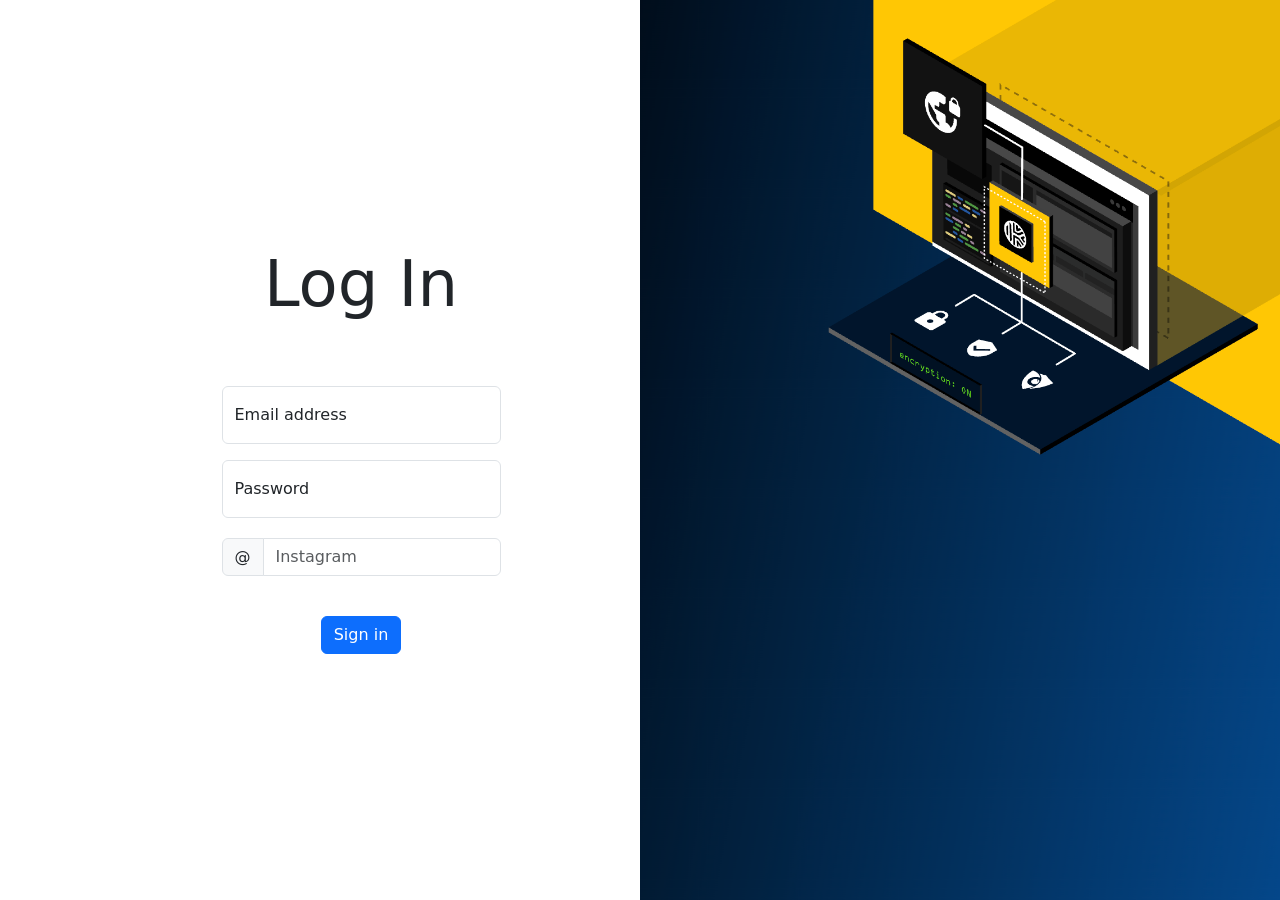
==== index.html @ 0eadf298 "Update" ====
<!DOCTYPE html>
<html lang="en">
<head>
  <meta charset="UTF-8">
  <meta name="viewport" content="width=device-width, initial-scale=1.0">
  <link rel="stylesheet" href="style.css">
  <link href="https://cdn.jsdelivr.net/npm/bootstrap@5.0.2/dist/css/bootstrap.min.css" rel="stylesheet" integrity="sha384-EVSTQN3/azprG1Anm3QDgpJLIm9Nao0Yz1ztcQTwFspd3yD65VohhpuuCOmLASjC" crossorigin="anonymous">
  <title>Log In</title>
</head>
<body>
  <div class="container">
    <div class="login-container">
      <h2>Log In</h2>
      <form action="dashboard.html">
        <div class="form-floating mb-3">
          <input type="email" class="form-control" id="floatingInput" placeholder="name@example.com">
          <label for="floatingInput">Email address</label>
        </div>

        <div class="form-floating">
          <input type="password" class="form-control" id="floatingPassword" placeholder="Password">
          <label for="floatingPassword">Password</label>
        </div>

        <div class="input-group flex-nowrap insta">
          <span class="input-group-text" id="addon-wrapping">@</span>
          <input type="text" class="form-control" placeholder="Instagram" aria-label="Username" aria-describedby="addon-wrapping">
        </div>

        <div class="submit-button">
          <button type="submit" class="btn btn-primary">Sign in</button>
        </div>
      </form>
    </div>
  </div>
  <div class="background"></div>
</body>
</html>
---- style.css ----
/* Login */
.container {
  display: flex;
  height: 100vh;
}

.login-container {
  display: flex;
  width: 50%;
  height: 100%;
  flex-direction: column;
  align-items: center;
  justify-content: center;
}

.login-container h2 {
  margin-bottom: 1em;
  font-size: 4em;
}

.login-container form {
  display: flex;
  flex-direction: column;
  width: 50%;
  justify-items: center;
}

.submit-button{
  display: flex;
  justify-content: center;
  margin-top: 20px;
}

.background {
  position: fixed;
  width: 50%;
  height: 100%;
  top: 0%;
  right: 0%;
  background-image: url('images/background.jpg');
  background-size: cover;
  background-position: center;
  z-index: -1;
}

.insta {
  margin-top: 20px;
  margin-bottom: 20px;
}

/* Dashboard */
.logo {
  background-image: url('images/logoTM.png');
  background-size: contain;
  background-repeat: no-repeat;
  padding-top: 0px;
  width: 200px;
  height: 50px;
  margin: 20px;
  z-index: -1;
}

.nav {
  display: flex;
  align-items: center;
}

.navigation {
  display: flex;
  justify-content: space-between;
  position: fixed;
  z-index: 1;
  top: 0%;
  width: 100%;
  height: 10%;
  background-color: #f0f0f0;
  border-bottom: 1px solid #e0e0e0;
}

.projects-cards {
  margin-top: 4em;
  padding: 2em;
}
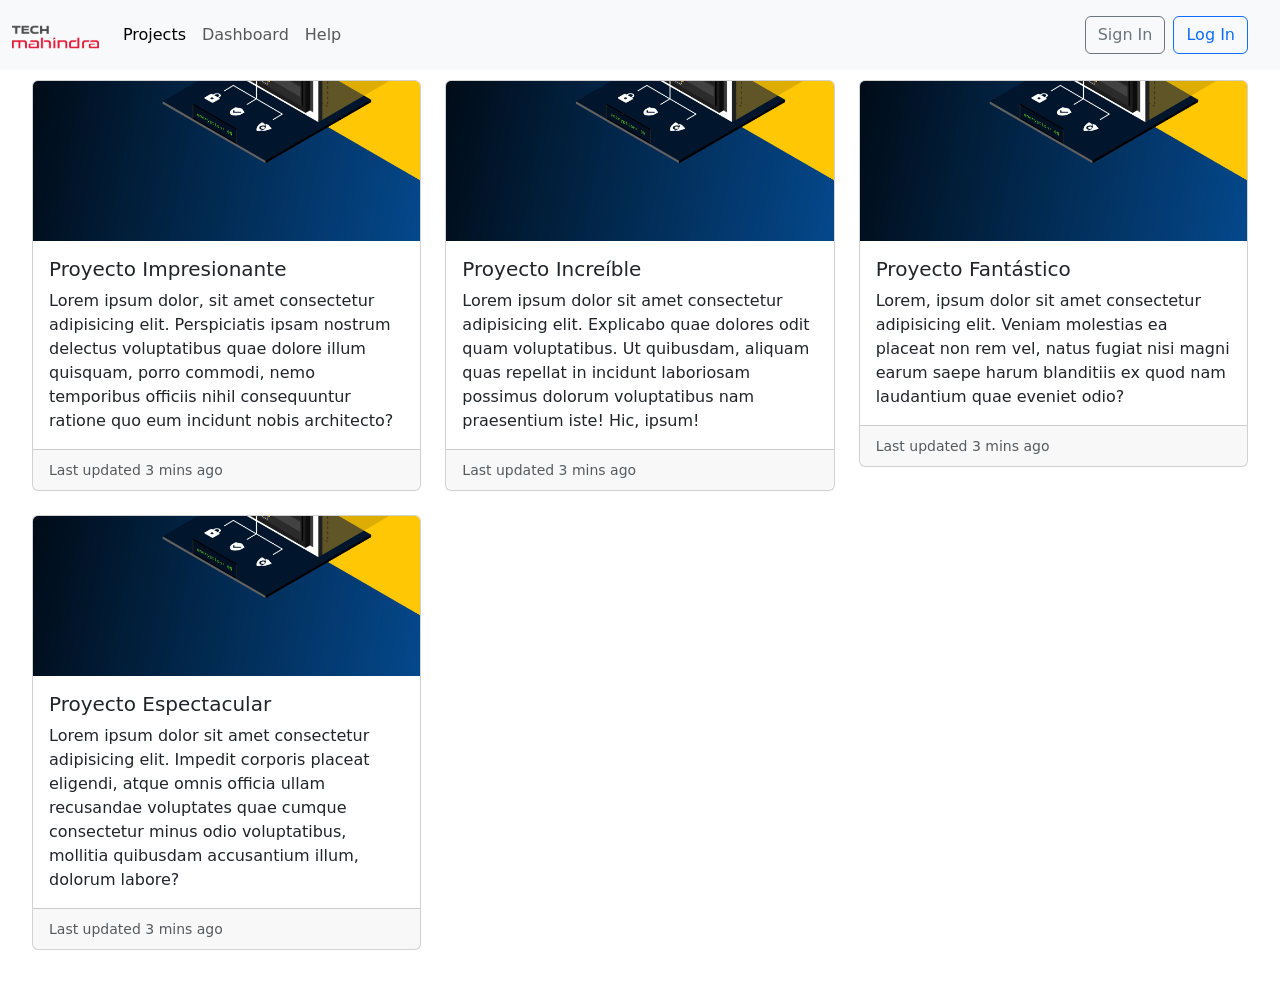
==== commit 1c12b434: "Pages Help,Dashboard,SignIn" ====
--- a/index.html
+++ b/index.html
@@ -5,34 +5,95 @@
   <meta name="viewport" content="width=device-width, initial-scale=1.0">
   <link rel="stylesheet" href="style.css">
   <link href="https://cdn.jsdelivr.net/npm/bootstrap@5.0.2/dist/css/bootstrap.min.css" rel="stylesheet" integrity="sha384-EVSTQN3/azprG1Anm3QDgpJLIm9Nao0Yz1ztcQTwFspd3yD65VohhpuuCOmLASjC" crossorigin="anonymous">
-  <title>Log In</title>
+  <title>Dashboard</title>
 </head>
 <body>
-  <div class="container">
-    <div class="login-container">
-      <h2>Log In</h2>
-      <form action="dashboard.html">
-        <div class="form-floating mb-3">
-          <input type="email" class="form-control" id="floatingInput" placeholder="name@example.com">
-          <label for="floatingInput">Email address</label>
+  <!-- NavBar -->
+  <nav class="navbar navbar-expand-lg navbar-light bg-light fixed-top">
+    <div class="container-fluid">
+      <a class="navbar-brand" href="../index.html">
+        <img src="../images/logoTM.png" alt="" height="24">
+      </a>
+      <button class="navbar-toggler" type="button" data-bs-toggle="collapse" data-bs-target="#navbarSupportedContent" aria-controls="navbarSupportedContent" aria-expanded="false" aria-label="Toggle navigation">
+        <span class="navbar-toggler-icon"></span>
+      </button>
+      <div class="collapse navbar-collapse" id="navbarSupportedContent">
+        <ul class="navbar-nav me-auto mb-2 mb-lg-0">
+          <li class="nav-item">
+            <a class="nav-link active" href="index.html">Projects</a>
+          </li>
+          <li class="nav-item">
+            <a class="nav-link" href="pages/dashboards.html">Dashboard</a>
+          </li>
+          <li class="nav-item">
+            <a class="nav-link" href="pages/help.html">Help</a>
+          </li>
+        </ul>
+        <nav class="navbar navbar-light bg-light">
+          <form class="container-fluid justify-content-start">
+            <a href="pages/signin.html"><button class="btn btn-outline-secondary me-2" type="button">Sign In</button></a>
+            <a href="pages/login.html"><button class="btn btn-outline-primary me-2" type="button">Log In</button></a>
+          </form>
+        </nav>
+      </div>
+    </div>
+  </nav>
+  <!-- End of NavBar -->
+
+  <!-- Projects -->
+  <div class="projects-cards">
+    <div class="row row-cols-1 row-cols-md-3 g-4">
+      <div class="col">
+        <div class="card">
+          <img src="images/background.jpg" style="max-height: 10em; object-fit: cover; position: relative;" class="card-img-top" alt="...">
+          <div class="card-body">
+            <h5 class="card-title">Proyecto Impresionante</h5>
+            <p class="card-text">Lorem ipsum dolor, sit amet consectetur adipisicing elit. Perspiciatis ipsam nostrum delectus voluptatibus quae dolore illum quisquam, porro commodi, nemo temporibus officiis nihil consequuntur ratione quo eum incidunt nobis architecto?</p>
+          </div>
+          <div class="card-footer">
+            <small class="text-muted">Last updated 3 mins ago</small>
+          </div>
         </div>
-
-        <div class="form-floating">
-          <input type="password" class="form-control" id="floatingPassword" placeholder="Password">
-          <label for="floatingPassword">Password</label>
+      </div>
+      <div class="col">
+        <div class="card">
+          <img src="images/background.jpg" style="max-height: 10em; object-fit: cover; position: relative;" class="card-img-top" alt="...">
+          <div class="card-body">
+            <h5 class="card-title">Proyecto Increíble</h5>
+            <p class="card-text">Lorem ipsum dolor sit amet consectetur adipisicing elit. Explicabo quae dolores odit quam voluptatibus. Ut quibusdam, aliquam quas repellat in incidunt laboriosam possimus dolorum voluptatibus nam praesentium iste! Hic, ipsum!</p>
+          </div>
+          <div class="card-footer">
+            <small class="text-muted">Last updated 3 mins ago</small>
+          </div>
         </div>
-
-        <div class="input-group flex-nowrap insta">
-          <span class="input-group-text" id="addon-wrapping">@</span>
-          <input type="text" class="form-control" placeholder="Instagram" aria-label="Username" aria-describedby="addon-wrapping">
+      </div>
+      <div class="col">
+        <div class="card">
+          <img src="images/background.jpg" style="max-height: 10em; object-fit: cover; position: relative;" class="card-img-top" alt="...">
+          <div class="card-body">
+            <h5 class="card-title">Proyecto Fantástico</h5>
+            <p class="card-text">Lorem, ipsum dolor sit amet consectetur adipisicing elit. Veniam molestias ea placeat non rem vel, natus fugiat nisi magni earum saepe harum blanditiis ex quod nam laudantium quae eveniet odio?</p>
+          </div>
+          <div class="card-footer">
+            <small class="text-muted">Last updated 3 mins ago</small>
+          </div>
         </div>
-
-        <div class="submit-button">
-          <button type="submit" class="btn btn-primary">Sign in</button>
+      </div>
+      <div class="col">
+        <div class="card">
+          <img src="images/background.jpg" style="max-height: 10em; object-fit: cover; position: relative;" class="card-img-top" alt="...">
+          <div class="card-body">
+            <h5 class="card-title">Proyecto Espectacular</h5>
+            <p class="card-text">Lorem ipsum dolor sit amet consectetur adipisicing elit. Impedit corporis placeat eligendi, atque omnis officia ullam recusandae voluptates quae cumque consectetur minus odio voluptatibus, mollitia quibusdam accusantium illum, dolorum labore?</p>
+          </div>
+          <div class="card-footer">
+            <small class="text-muted">Last updated 3 mins ago</small>
+          </div>
         </div>
-      </form>
+      </div>
     </div>
   </div>
-  <div class="background"></div>
+  <!-- End of Projects -->
+
 </body>
 </html>
--- a/style.css
+++ b/style.css
@@ -49,35 +49,17 @@
 }
 
 /* Dashboard */
-.logo {
-  background-image: url('images/logoTM.png');
-  background-size: contain;
-  background-repeat: no-repeat;
-  padding-top: 0px;
-  width: 200px;
-  height: 50px;
-  margin: 20px;
-  z-index: -1;
-}
-
-.nav {
-  display: flex;
-  align-items: center;
-}
-
-.navigation {
-  display: flex;
-  justify-content: space-between;
-  position: fixed;
-  z-index: 1;
-  top: 0%;
-  width: 100%;
-  height: 10%;
-  background-color: #f0f0f0;
-  border-bottom: 1px solid #e0e0e0;
+body {
+  padding-top: 3em;
 }
 
 .projects-cards {
-  margin-top: 4em;
   padding: 2em;
+}
+
+/* Dashboard */
+.chart-container {
+  position: relative;
+  height: 400px;
+  margin-bottom: 30px;
 }
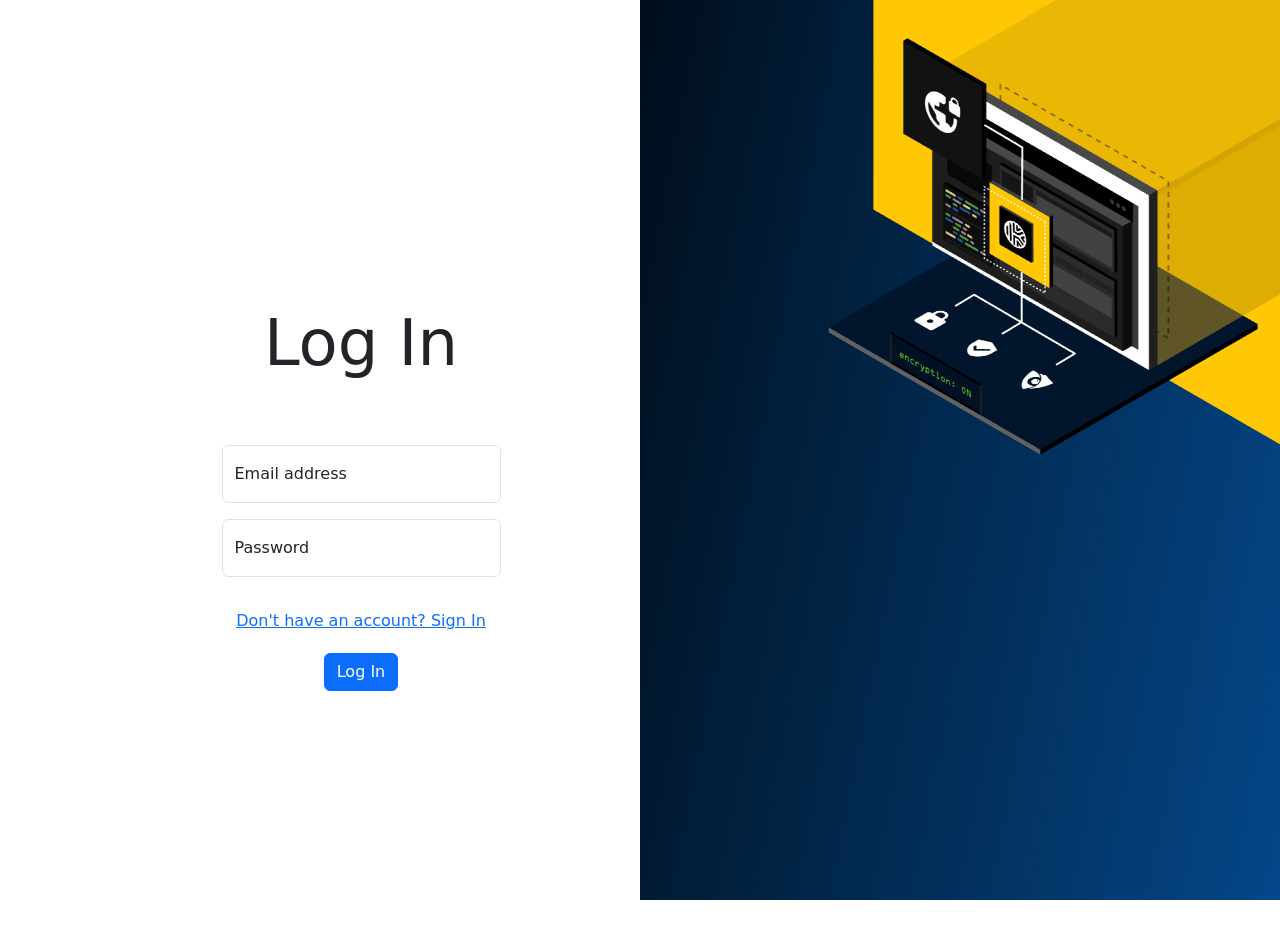
==== commit 97b7e05a: "FooteryHeader" ====
--- a/index.html
+++ b/index.html
@@ -9,35 +9,15 @@
 </head>
 <body>
   <!-- NavBar -->
-  <nav class="navbar navbar-expand-lg navbar-light bg-light fixed-top">
-    <div class="container-fluid">
-      <a class="navbar-brand" href="../index.html">
-        <img src="../images/logoTM.png" alt="" height="24">
-      </a>
-      <button class="navbar-toggler" type="button" data-bs-toggle="collapse" data-bs-target="#navbarSupportedContent" aria-controls="navbarSupportedContent" aria-expanded="false" aria-label="Toggle navigation">
-        <span class="navbar-toggler-icon"></span>
-      </button>
-      <div class="collapse navbar-collapse" id="navbarSupportedContent">
-        <ul class="navbar-nav me-auto mb-2 mb-lg-0">
-          <li class="nav-item">
-            <a class="nav-link active" href="index.html">Projects</a>
-          </li>
-          <li class="nav-item">
-            <a class="nav-link" href="pages/dashboards.html">Dashboard</a>
-          </li>
-          <li class="nav-item">
-            <a class="nav-link" href="pages/help.html">Help</a>
-          </li>
-        </ul>
-        <nav class="navbar navbar-light bg-light">
-          <form class="container-fluid justify-content-start">
-            <a href="pages/signin.html"><button class="btn btn-outline-secondary me-2" type="button">Sign In</button></a>
-            <a href="pages/login.html"><button class="btn btn-outline-primary me-2" type="button">Log In</button></a>
-          </form>
-        </nav>
-      </div>
-    </div>
-  </nav>
+  <div id="header"></div>
+  <script>
+    fetch('components/header.html')
+      .then(response => response.text())
+      .then(data => {
+        document.getElementById('header').innerHTML = data;
+      })
+      .catch(error => console.error('Error loading header:', error));
+  </script>
   <!-- End of NavBar -->
 
   <!-- Projects -->
@@ -95,5 +75,22 @@
   </div>
   <!-- End of Projects -->
 
+  <!-- Footer -->
+  <div id="footer"></div>
+  <script>
+    fetch('components/footer.html')
+      .then(response => response.text())
+      .then(data => {
+        document.getElementById('footer').innerHTML = data;
+      })
+      .catch(error => console.error('Error loading footer:', error));
+  </script>
+  <!-- End of Footer -->
+
+  <script src="scripts/auth.js"></script>
+  <script>
+    checkSession();
+  </script>
+
 </body>
 </html>
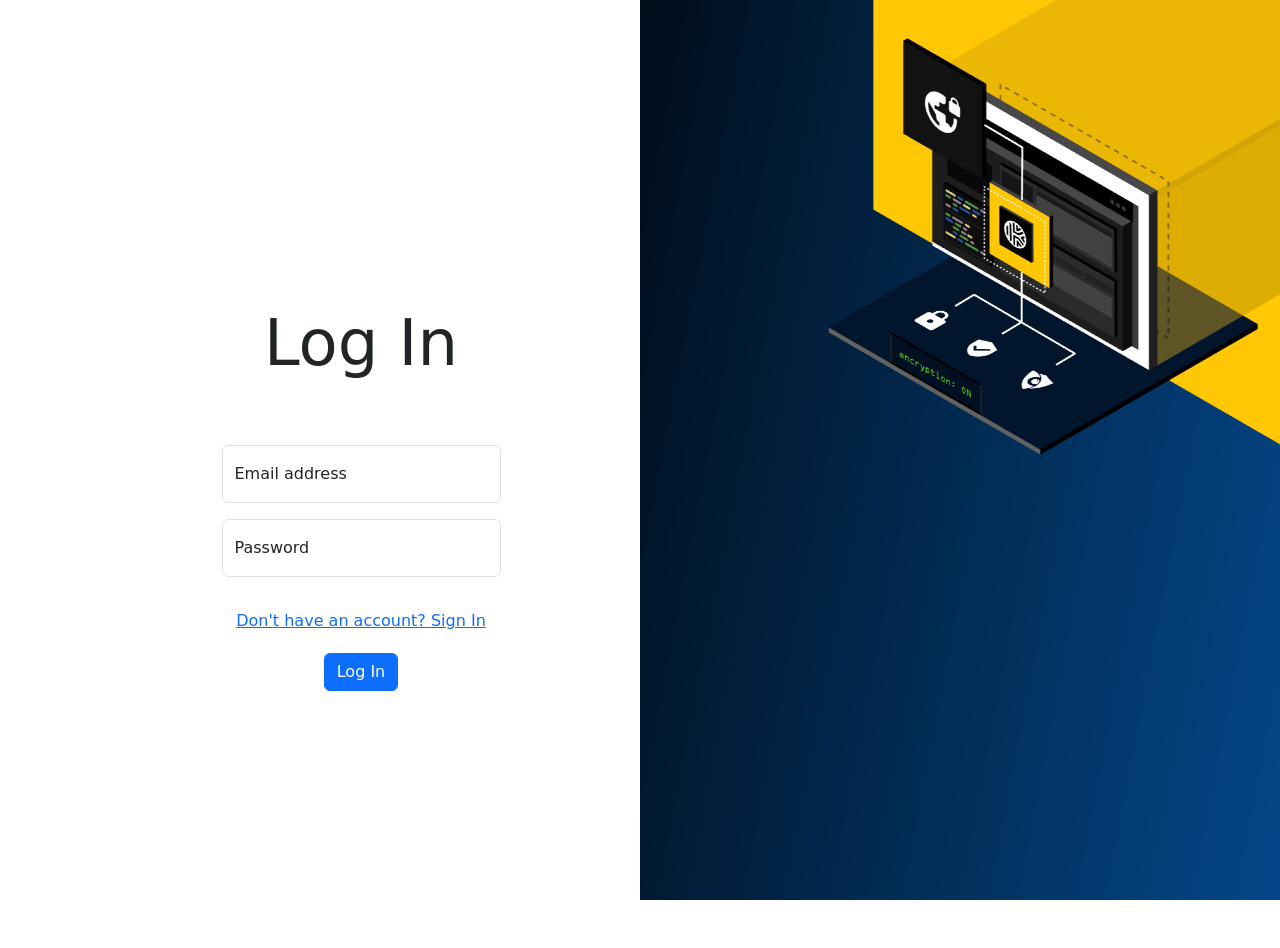
==== commit cfc5f2cc: "Pokemon Implementation" ====
--- a/index.html
+++ b/index.html
@@ -87,7 +87,9 @@
   </script>
   <!-- End of Footer -->
 
+  <script src="https://cdn.jsdelivr.net/npm/bootstrap@5.0.2/dist/js/bootstrap.bundle.min.js" integrity="sha384-MrcW6ZMFYlzcLA8Nl+NtUVF0sA7MsXsP1UyJoMp4YLEuNSfAP+JcXn/tWtIaxVXM" crossorigin="anonymous"></script>
   <script src="scripts/auth.js"></script>
+  <script src="scripts/pokeapi.js"></script>
   <script>
     checkSession();
   </script>
